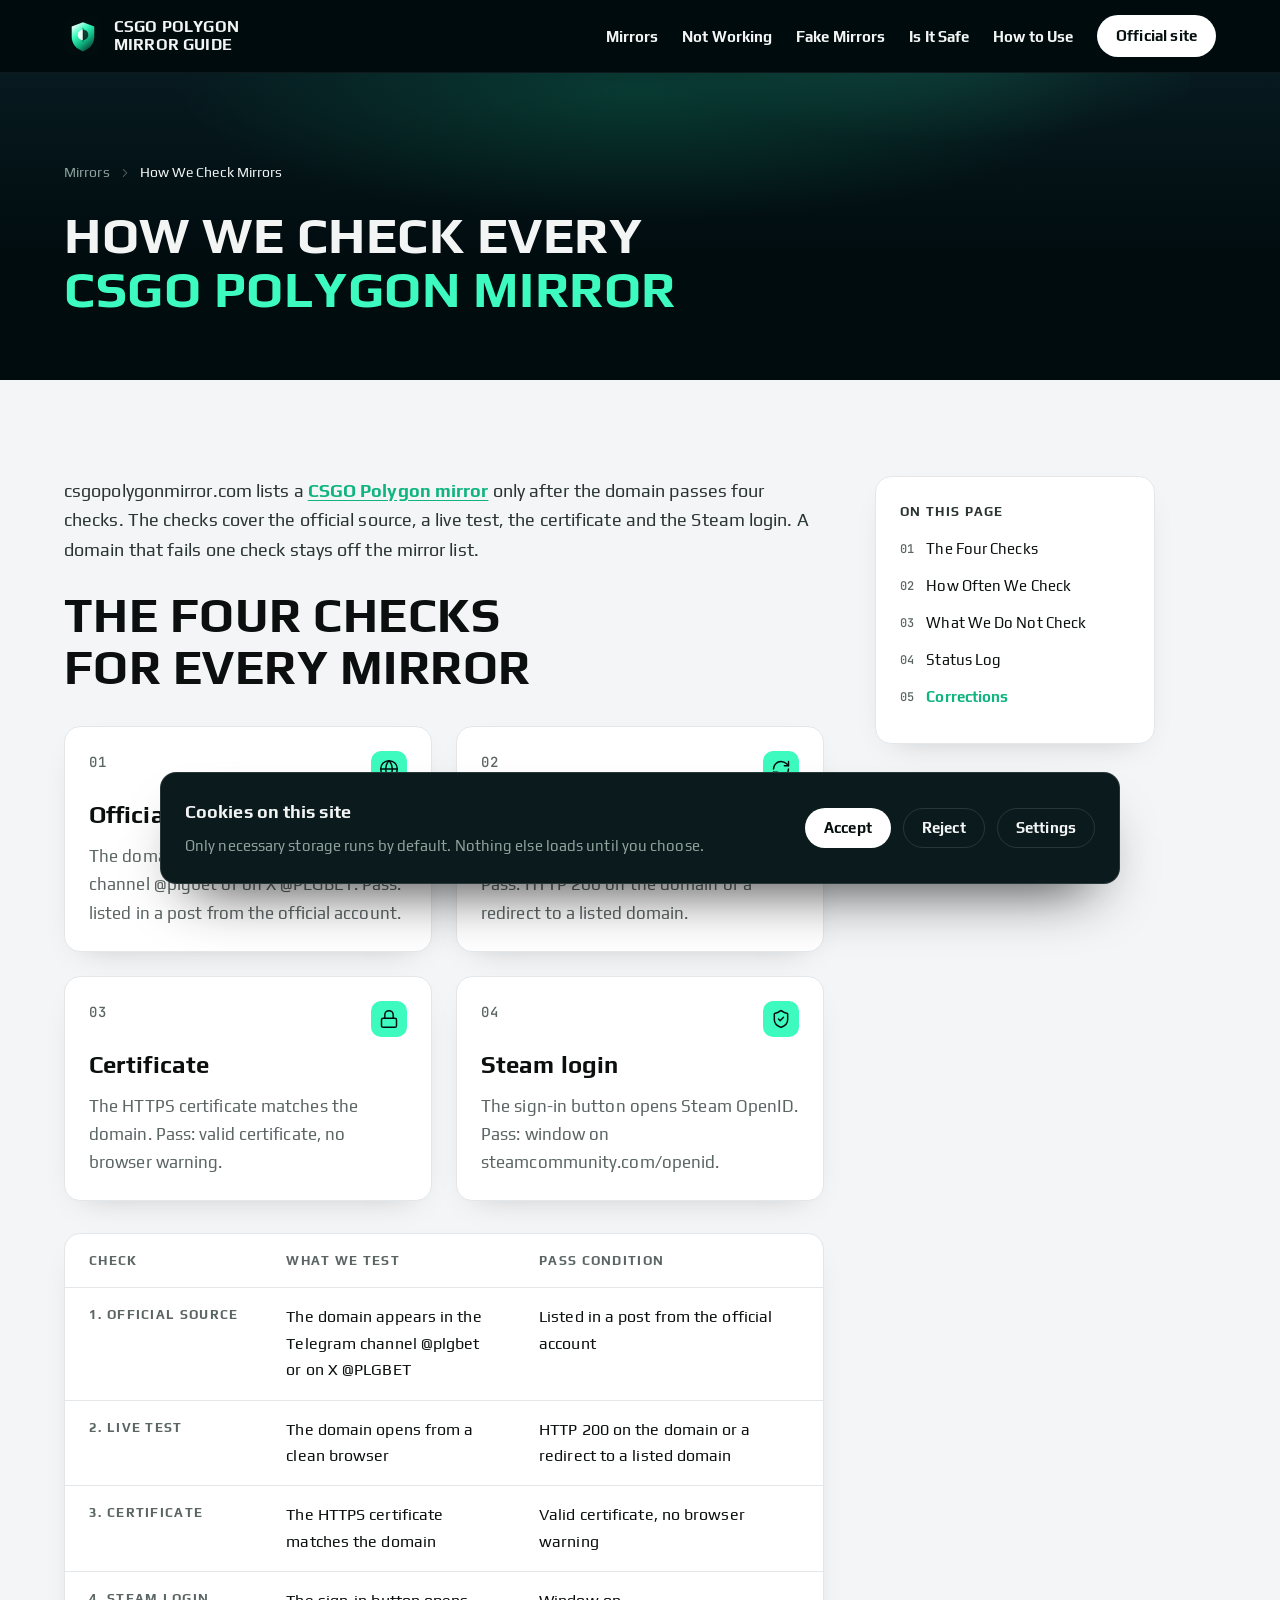
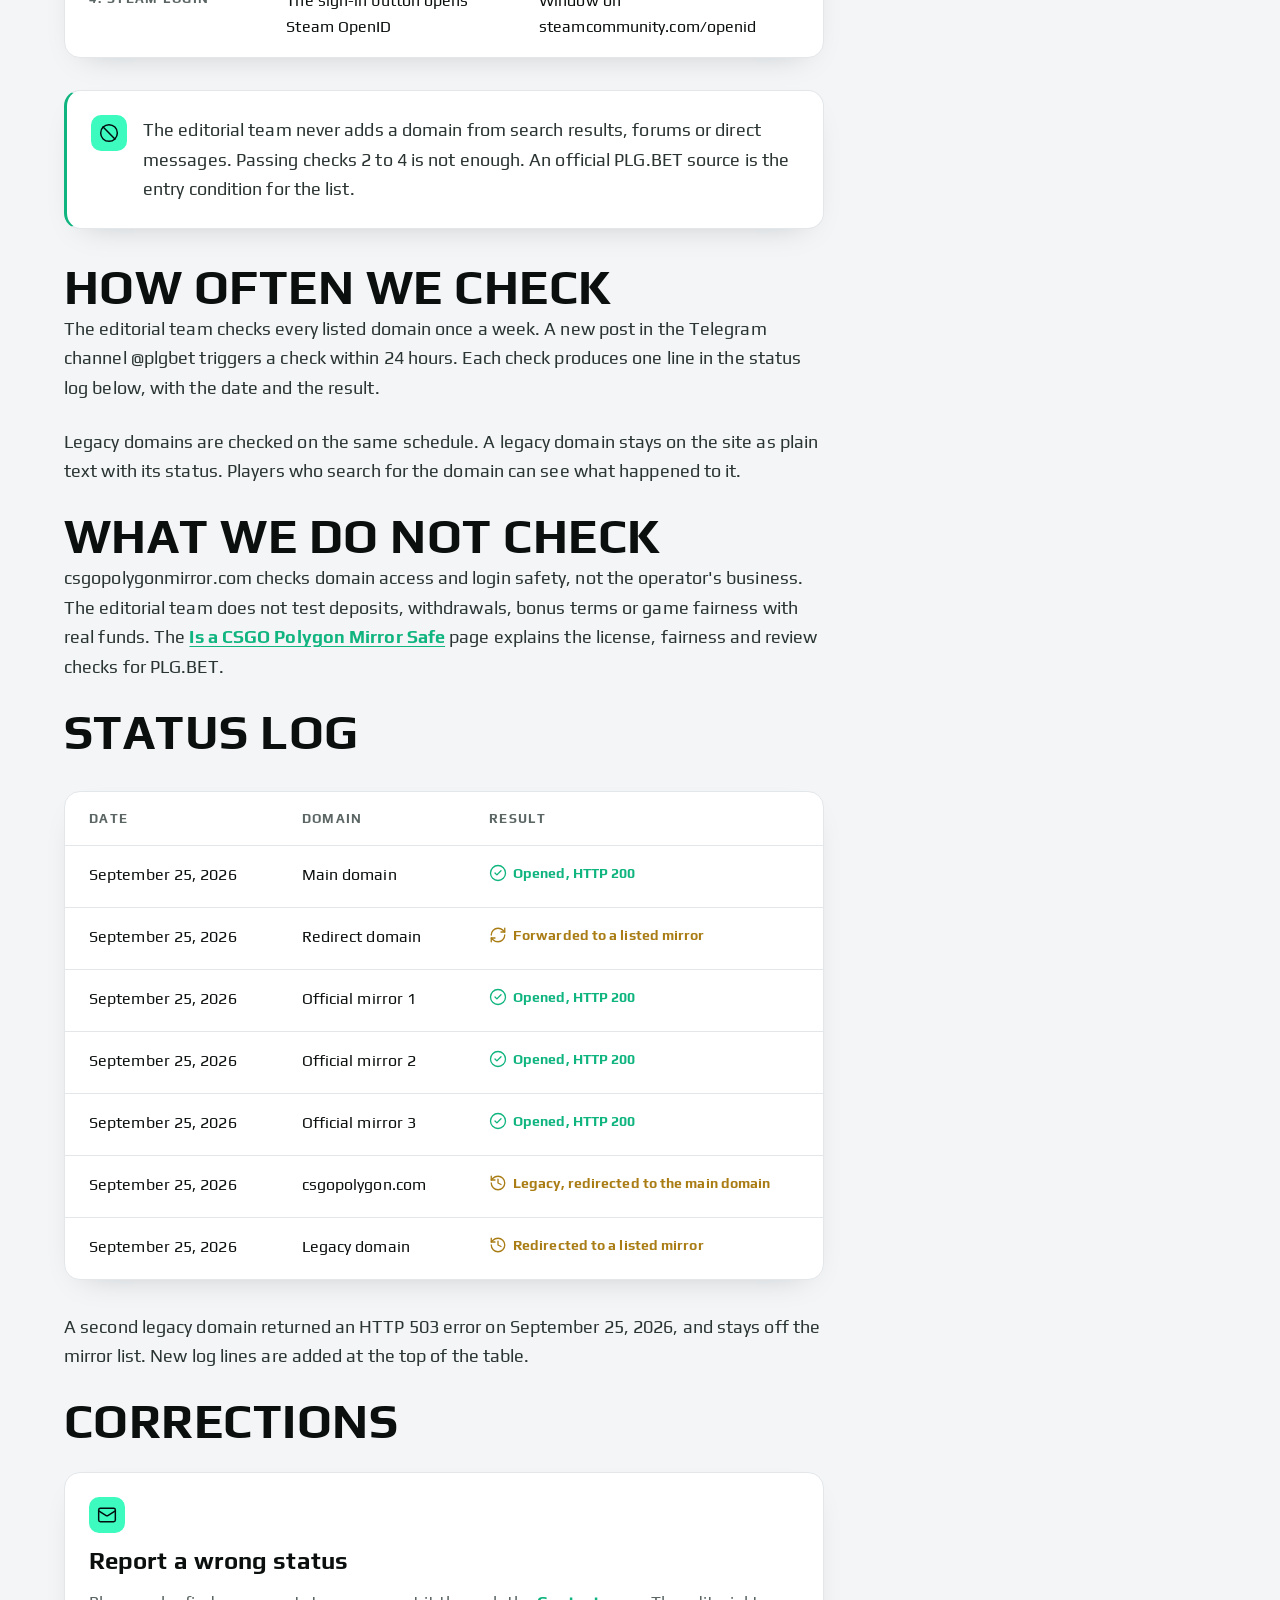
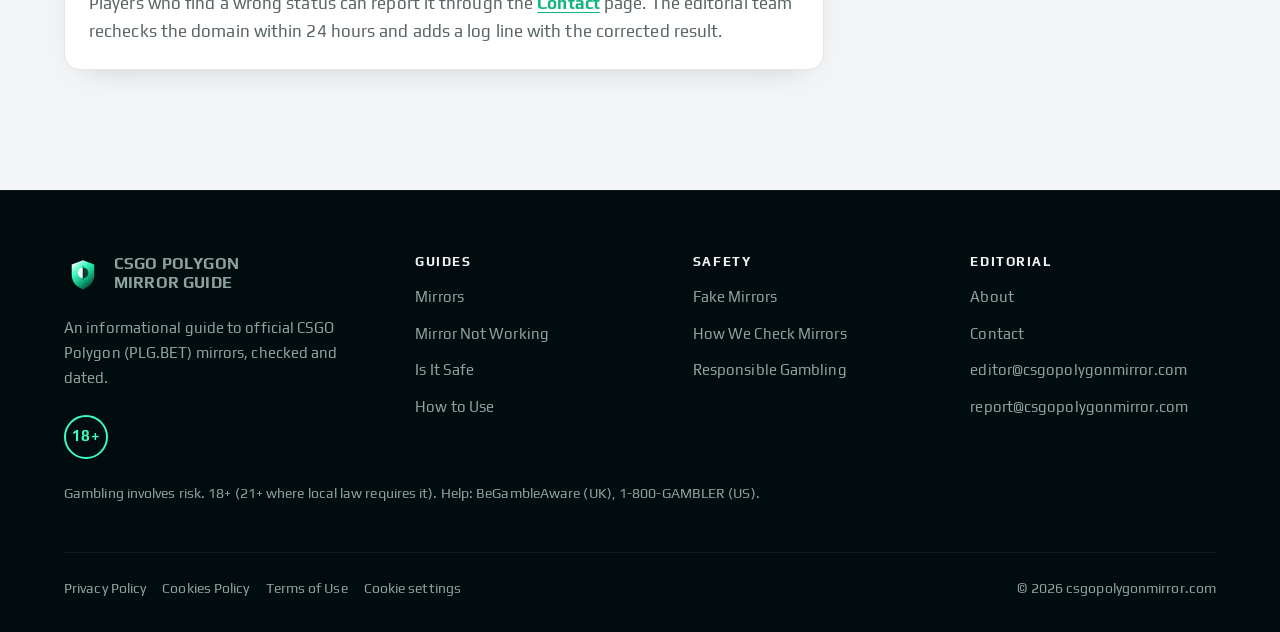
==== how-we-check-mirrors/index.html @ 76182989 "Add CSGO Polygon mirror guide: 10 static pages Static multi-page site in plain HTML, CSS and vanilla" ====
<!doctype html>
<html lang="en">
<head>
<meta charset="utf-8">
<meta name="viewport" content="width=device-width, initial-scale=1">
<title>CSGO Polygon Mirror Checks: Criteria and Status Log 2026</title>
<meta name="description" content="csgopolygonmirror.com checks every CSGO Polygon mirror against official PLG.BET channels and a live test. See the criteria and the status log.">
<link rel="canonical" href="https://csgopolygonmirror.com/how-we-check-mirrors/">
<link rel="alternate" type="text/markdown" href="index.md">
<meta name="robots" content="index, follow, max-image-preview:large">
<link rel="alternate" hreflang="en" href="https://csgopolygonmirror.com/how-we-check-mirrors/">
<link rel="alternate" hreflang="x-default" href="https://csgopolygonmirror.com/how-we-check-mirrors/">
<meta property="og:type" content="article">
<meta property="og:title" content="CSGO Polygon Mirror Checks: Criteria and Status Log 2026">
<meta property="og:description" content="csgopolygonmirror.com checks every CSGO Polygon mirror against official PLG.BET channels and a live test. See the criteria and the status log.">
<meta property="og:url" content="https://csgopolygonmirror.com/how-we-check-mirrors/">
<meta property="og:image" content="https://csgopolygonmirror.com/og-image.png">
<meta property="og:site_name" content="CSGO Polygon Mirror Guide">
<meta property="og:locale" content="en_US">
<meta name="twitter:card" content="summary_large_image">
<meta name="twitter:title" content="CSGO Polygon Mirror Checks: Criteria and Status Log 2026">
<meta name="twitter:description" content="csgopolygonmirror.com checks every CSGO Polygon mirror against official PLG.BET channels and a live test. See the criteria and the status log.">
<meta name="twitter:image" content="https://csgopolygonmirror.com/og-image.png">
<meta name="theme-color" content="#010C0F">
<link rel="icon" href="../favicon.svg" type="image/svg+xml">
<link rel="icon" href="../favicon.ico" sizes="32x32">
<link rel="apple-touch-icon" href="../apple-touch-icon.png">
<link rel="manifest" href="../site.webmanifest">
<link rel="preload" href="../assets/fonts/play-latin-400-normal.woff2" as="font" type="font/woff2" crossorigin>
<link rel="stylesheet" href="../assets/css/main.css">
<script type="application/ld+json">
{
  "@context": "https://schema.org",
  "@graph": [
    {
      "@type": "Organization",
      "@id": "https://csgopolygonmirror.com/#organization",
      "name": "CSGO Polygon Mirror Guide",
      "url": "https://csgopolygonmirror.com/",
      "logo": "https://csgopolygonmirror.com/icon-512.png",
      "email": "editor@csgopolygonmirror.com",
      "foundingDate": "2026",
      "contactPoint": [
        { "@type": "ContactPoint", "contactType": "editorial", "email": "editor@csgopolygonmirror.com" },
        { "@type": "ContactPoint", "contactType": "fake mirror reports", "email": "report@csgopolygonmirror.com" }
      ]
    },
    {
      "@type": "WebSite",
      "@id": "https://csgopolygonmirror.com/#website",
      "name": "CSGO Polygon Mirror Guide",
      "url": "https://csgopolygonmirror.com/",
      "inLanguage": "en",
      "publisher": { "@id": "https://csgopolygonmirror.com/#organization" }
    },
    {
      "@type": "WebPage",
      "@id": "https://csgopolygonmirror.com/how-we-check-mirrors/#webpage",
      "name": "CSGO Polygon Mirror Checks: Criteria and Status Log 2026",
      "description": "csgopolygonmirror.com checks every CSGO Polygon mirror against official PLG.BET channels and a live test. See the criteria and the status log.",
      "url": "https://csgopolygonmirror.com/how-we-check-mirrors/",
      "inLanguage": "en",
      "isPartOf": { "@id": "https://csgopolygonmirror.com/#website" },
      "datePublished": "2026-09-25",
      "dateModified": "2026-09-25",
      "primaryImageOfPage": "https://csgopolygonmirror.com/og-image.png",
      "breadcrumb": { "@id": "https://csgopolygonmirror.com/how-we-check-mirrors/#breadcrumb" }
    },
    {
      "@type": "BreadcrumbList",
      "@id": "https://csgopolygonmirror.com/how-we-check-mirrors/#breadcrumb",
      "itemListElement": [
        { "@type": "ListItem", "position": 1, "name": "Mirrors", "item": "https://csgopolygonmirror.com/" },
        { "@type": "ListItem", "position": 2, "name": "How We Check Mirrors" }
      ]
    },
    {
      "@type": "Article",
      "@id": "https://csgopolygonmirror.com/how-we-check-mirrors/#article",
      "headline": "How We Check Every CSGO Polygon Mirror",
      "description": "Four verification checks and the status log.",
      "mainEntityOfPage": { "@id": "https://csgopolygonmirror.com/how-we-check-mirrors/#webpage" },
      "datePublished": "2026-09-25",
      "dateModified": "2026-09-25",
      "inLanguage": "en",
      "author": { "@type": "Person", "@id": "https://csgopolygonmirror.com/about/#alex-voss", "name": "Alex Voss" },
      "reviewedBy": { "@type": "Person", "@id": "https://csgopolygonmirror.com/about/#daniel-kerr", "name": "Daniel Kerr" },
      "publisher": { "@id": "https://csgopolygonmirror.com/#organization" }
    }
  ]
}
</script>
</head>
<body>
<a class="skip-link" href="#main">Skip to content</a>

<header class="site-header">
  <div class="container site-header__inner">
    <a class="brand" href="../">
      <img class="brand__mark" src="../favicon.svg" alt="" width="38" height="38">
      <span class="brand__name">CSGO Polygon Mirror Guide</span>
    </a>
    <button class="nav-toggle" type="button" aria-expanded="false" aria-controls="site-nav" aria-label="Open menu">
      <svg class="icon icon--open" aria-hidden="true"><use href="../assets/icons/sprite.svg#menu"></use></svg>
      <svg class="icon icon--close" aria-hidden="true"><use href="../assets/icons/sprite.svg#x"></use></svg>
    </button>
    <nav class="nav" id="site-nav" aria-label="Main">
      <ul class="nav__list">
        <li><a class="nav__link" href="../">Mirrors</a></li>
        <li><a class="nav__link" href="../mirror-not-working/">Not Working</a></li>
        <li><a class="nav__link" href="../fake-polygon-mirrors/">Fake Mirrors</a></li>
        <li><a class="nav__link" href="../is-polygon-mirror-safe/">Is It Safe</a></li>
        <li><a class="nav__link" href="../using-polygon-mirror/">How to Use</a></li>
      </ul>
      <a class="btn btn--primary btn--sm header__cta" href="https://plg.bet/" target="_blank" rel="noopener">Official site</a>
    </nav>
    <a class="btn btn--primary btn--sm header__cta" href="https://plg.bet/" target="_blank" rel="noopener">Official site</a>
  </div>
</header>

<main id="main">

  <section class="hero section--tight">
    <div class="streaks" aria-hidden="true"></div>
    <div class="container">
      <nav class="breadcrumbs" aria-label="Breadcrumb">
        <ol>
          <li><a href="../">Mirrors</a></li>
          <li><svg class="icon" aria-hidden="true"><use href="../assets/icons/sprite.svg#chevron-right"></use></svg><span aria-current="page">How We Check Mirrors</span></li>
        </ol>
      </nav>

      <h1 class="hero__title">How We Check Every <span class="mint">CSGO Polygon Mirror</span></h1>
    </div>
  </section>

  <section class="section section--light">
    <div class="container">
      <div class="layout-toc">
        <div class="prose">
          <p>csgopolygonmirror.com lists a <a href="../">CSGO Polygon mirror</a> only after the domain passes four checks. The checks cover the official source, a live test, the certificate and the Steam login. A domain that fails one check stays off the mirror list.</p>

          <h2 id="four-checks">The Four Checks for Every Mirror</h2>

          <div class="grid grid--2" style="margin-block:var(--s-6)">
            <div class="card card--light">
              <div class="obj-card__top"><span class="card__num">01</span><span class="tile"><svg class="icon" aria-hidden="true"><use href="../assets/icons/sprite.svg#globe"></use></svg></span></div>
              <h3 class="card__title">Official source</h3>
              <p class="card__text">The domain appears in the Telegram channel @plgbet or on X @PLGBET. Pass: listed in a post from the official account.</p>
            </div>
            <div class="card card--light">
              <div class="obj-card__top"><span class="card__num">02</span><span class="tile"><svg class="icon" aria-hidden="true"><use href="../assets/icons/sprite.svg#refresh-cw"></use></svg></span></div>
              <h3 class="card__title">Live test</h3>
              <p class="card__text">The domain opens from a clean browser. Pass: HTTP 200 on the domain or a redirect to a listed domain.</p>
            </div>
            <div class="card card--light">
              <div class="obj-card__top"><span class="card__num">03</span><span class="tile"><svg class="icon" aria-hidden="true"><use href="../assets/icons/sprite.svg#lock"></use></svg></span></div>
              <h3 class="card__title">Certificate</h3>
              <p class="card__text">The HTTPS certificate matches the domain. Pass: valid certificate, no browser warning.</p>
            </div>
            <div class="card card--light">
              <div class="obj-card__top"><span class="card__num">04</span><span class="tile"><svg class="icon" aria-hidden="true"><use href="../assets/icons/sprite.svg#shield-check"></use></svg></span></div>
              <h3 class="card__title">Steam login</h3>
              <p class="card__text">The sign-in button opens Steam OpenID. Pass: window on steamcommunity.com/openid.</p>
            </div>
          </div>

          <div class="table-wrap">
            <table>
              <caption class="visually-hidden">The four verification checks</caption>
              <thead><tr><th scope="col">Check</th><th scope="col">What we test</th><th scope="col">Pass condition</th></tr></thead>
              <tbody>
                <tr><th scope="row">1. Official source</th><td>The domain appears in the Telegram channel @plgbet or on X @PLGBET</td><td>Listed in a post from the official account</td></tr>
                <tr><th scope="row">2. Live test</th><td>The domain opens from a clean browser</td><td>HTTP 200 on the domain or a redirect to a listed domain</td></tr>
                <tr><th scope="row">3. Certificate</th><td>The HTTPS certificate matches the domain</td><td>Valid certificate, no browser warning</td></tr>
                <tr><th scope="row">4. Steam login</th><td>The sign-in button opens Steam OpenID</td><td>Window on steamcommunity.com/openid</td></tr>
              </tbody>
            </table>
          </div>

          <div class="callout">
            <span class="tile"><svg class="icon" aria-hidden="true"><use href="../assets/icons/sprite.svg#ban"></use></svg></span>
            <div>
              <p>The editorial team never adds a domain from search results, forums or direct messages. Passing checks 2 to 4 is not enough. An official PLG.BET source is the entry condition for the list.</p>
            </div>
          </div>

          <h2 id="how-often">How Often We Check</h2>
          <p>The editorial team checks every listed domain once a week. A new post in the Telegram channel @plgbet triggers a check within 24 hours. Each check produces one line in the status log below, with the date and the result.</p>
          <p>Legacy domains are checked on the same schedule. A legacy domain stays on the site as plain text with its status. Players who search for the domain can see what happened to it.</p>

          <h2 id="not-checked">What We Do Not Check</h2>
          <p>csgopolygonmirror.com checks domain access and login safety, not the operator's business. The editorial team does not test deposits, withdrawals, bonus terms or game fairness with real funds. The <a href="../is-polygon-mirror-safe/">Is a CSGO Polygon Mirror Safe</a> page explains the license, fairness and review checks for PLG.BET.</p>

          <h2 id="status-log">Status Log</h2>
          <div class="table-wrap">
            <table>
              <caption class="visually-hidden">Status log of domain checks</caption>
              <thead><tr><th scope="col">Date</th><th scope="col">Domain</th><th scope="col">Result</th></tr></thead>
              <tbody>
                <tr><td>September 25, 2026</td><td>Main domain</td><td><span class="log-status log-status--ok"><svg class="icon icon--sm" aria-hidden="true"><use href="../assets/icons/sprite.svg#circle-check"></use></svg>Opened, HTTP 200</span></td></tr>
                <tr><td>September 25, 2026</td><td>Redirect domain</td><td><span class="log-status log-status--warn"><svg class="icon icon--sm" aria-hidden="true"><use href="../assets/icons/sprite.svg#refresh-cw"></use></svg>Forwarded to a listed mirror</span></td></tr>
                <tr><td>September 25, 2026</td><td>Official mirror 1</td><td><span class="log-status log-status--ok"><svg class="icon icon--sm" aria-hidden="true"><use href="../assets/icons/sprite.svg#circle-check"></use></svg>Opened, HTTP 200</span></td></tr>
                <tr><td>September 25, 2026</td><td>Official mirror 2</td><td><span class="log-status log-status--ok"><svg class="icon icon--sm" aria-hidden="true"><use href="../assets/icons/sprite.svg#circle-check"></use></svg>Opened, HTTP 200</span></td></tr>
                <tr><td>September 25, 2026</td><td>Official mirror 3</td><td><span class="log-status log-status--ok"><svg class="icon icon--sm" aria-hidden="true"><use href="../assets/icons/sprite.svg#circle-check"></use></svg>Opened, HTTP 200</span></td></tr>
                <tr><td>September 25, 2026</td><td>csgopolygon.com</td><td><span class="log-status log-status--warn"><svg class="icon icon--sm" aria-hidden="true"><use href="../assets/icons/sprite.svg#history"></use></svg>Legacy, redirected to the main domain</span></td></tr>
                <tr><td>September 25, 2026</td><td>Legacy domain</td><td><span class="log-status log-status--warn"><svg class="icon icon--sm" aria-hidden="true"><use href="../assets/icons/sprite.svg#history"></use></svg>Redirected to a listed mirror</span></td></tr>
              </tbody>
            </table>
          </div>

          <p>A second legacy domain returned an HTTP 503 error on September 25, 2026, and stays off the mirror list. New log lines are added at the top of the table.</p>

          <h2 id="corrections">Corrections</h2>
          <div class="card card--light" style="margin-block:var(--s-5)">
            <span class="tile"><svg class="icon" aria-hidden="true"><use href="../assets/icons/sprite.svg#mail"></use></svg></span>
            <h3 class="card__title">Report a wrong status</h3>
            <p class="card__text">Players who find a wrong status can report it through the <a href="../contact/#correction">Contact</a> page. The editorial team rechecks the domain within 24 hours and adds a log line with the corrected result.</p>
          </div>

        </div>

        <aside class="toc" id="toc" aria-label="On this page">
          <p class="toc__title">On this page</p>
          <ol>
            <li><a href="#four-checks">The Four Checks</a></li>
            <li><a href="#how-often">How Often We Check</a></li>
            <li><a href="#not-checked">What We Do Not Check</a></li>
            <li><a href="#status-log">Status Log</a></li>
            <li><a href="#corrections">Corrections</a></li>
          </ol>
        </aside>
      </div>
    </div>
  </section>
</main>

<footer class="site-footer">
  <div class="container">
    <div class="footer__grid">
      <div class="footer__col footer__brand">
        <a class="brand" href="../">
          <img class="brand__mark" src="../favicon.svg" alt="" width="38" height="38">
          <span class="brand__name">CSGO Polygon Mirror Guide</span>
        </a>
        <p>An informational guide to official CSGO Polygon (PLG.BET) mirrors, checked and dated.</p>
        <span class="age-badge">18+</span>
      </div>
      <div class="footer__col">
        <h2>Guides</h2>
        <ul>
          <li><a href="../">Mirrors</a></li>
          <li><a href="../mirror-not-working/">Mirror Not Working</a></li>
          <li><a href="../is-polygon-mirror-safe/">Is It Safe</a></li>
          <li><a href="../using-polygon-mirror/">How to Use</a></li>
        </ul>
      </div>
      <div class="footer__col">
        <h2>Safety</h2>
        <ul>
          <li><a href="../fake-polygon-mirrors/">Fake Mirrors</a></li>
          <li><a href="./">How We Check Mirrors</a></li>
          <li><a href="../responsible-gambling/">Responsible Gambling</a></li>
        </ul>
      </div>
      <div class="footer__col">
        <h2>Editorial</h2>
        <ul>
          <li><a href="../about/">About</a></li>
          <li><a href="../contact/">Contact</a></li>
          <li><a class="mail-link" href="mailto:editor@csgopolygonmirror.com">editor@csgopolygonmirror.com</a></li>
          <li><a class="mail-link" href="mailto:report@csgopolygonmirror.com">report@csgopolygonmirror.com</a></li>
        </ul>
      </div>
    </div>
    <p class="rg-line">Gambling involves risk. 18+ (21+ where local law requires it). Help: BeGambleAware (UK), 1-800-GAMBLER (US).</p>
    <div class="footer__bottom">
      <ul class="footer__legal">
        <li><a href="../legal/#privacy-policy">Privacy Policy</a></li>
        <li><a href="../legal/#cookies-policy">Cookies Policy</a></li>
        <li><a href="../legal/#terms-of-use">Terms of Use</a></li>
        <li><a href="#" data-cookie-open>Cookie settings</a></li>
      </ul>
      <p style="margin:0">&copy; 2026 csgopolygonmirror.com</p>
    </div>
  </div>
</footer>

<div class="sticky-cta">
  <span class="sticky-cta__age">18+</span>
  <a class="btn btn--primary btn--sm" href="https://plg.bet/" target="_blank" rel="noopener">Open the official site</a>
</div>

<div class="cookie" id="cookie-banner" role="dialog" aria-live="polite" aria-label="Cookie preferences">
  <div class="cookie__body">
    <p class="cookie__title">Cookies on this site</p>
    <p class="cookie__text">Only necessary storage runs by default. Nothing else loads until you choose.</p>
  </div>
  <div class="cookie__actions">
    <button class="btn btn--primary btn--sm" type="button" data-cookie="accept">Accept</button>
    <button class="btn btn--ghost btn--sm" type="button" data-cookie="reject">Reject</button>
    <button class="btn btn--ghost btn--sm" type="button" data-cookie="settings" aria-expanded="false" aria-controls="cookie-settings">Settings</button>
  </div>
  <div class="cookie__settings" id="cookie-settings">
    <div class="switch-row">
      <input type="checkbox" id="cookie-necessary" checked disabled>
      <label for="cookie-necessary">Necessary: required for the mirror list and your cookie choice. Always on.</label>
    </div>
    <div class="switch-row">
      <input type="checkbox" id="cookie-analytics">
      <label for="cookie-analytics">Analytics: not used on this site today. Turning this on only stores your preference.</label>
    </div>
    <button class="btn btn--primary btn--sm" type="button" data-cookie="save">Save choices</button>
  </div>
</div>

<script src="../assets/js/ui.js" defer></script>
</body>
</html>
---- assets/css/main.css ----
/* ==========================================================================
   CSGO Polygon Mirror Guide
   Design system: emerald chrome
   ========================================================================== */

/* --------------------------------------------------------------------------
   1. Fonts
   -------------------------------------------------------------------------- */

@font-face {
  font-family: 'Play';
  font-style: normal;
  font-weight: 400;
  font-display: swap;
  src: url('../fonts/play-latin-400-normal.woff2') format('woff2');
  unicode-range: U+0000-00FF, U+0131, U+0152-0153, U+02BB-02BC, U+02C6, U+02DA,
    U+02DC, U+0304, U+0308, U+0329, U+2000-206F, U+2074, U+20AC, U+2122, U+2191,
    U+2193, U+2212, U+2215, U+FEFF, U+FFFD;
}

@font-face {
  font-family: 'Play';
  font-style: normal;
  font-weight: 700;
  font-display: swap;
  src: url('../fonts/play-latin-700-normal.woff2') format('woff2');
  unicode-range: U+0000-00FF, U+0131, U+0152-0153, U+02BB-02BC, U+02C6, U+02DA,
    U+02DC, U+0304, U+0308, U+0329, U+2000-206F, U+2074, U+20AC, U+2122, U+2191,
    U+2193, U+2212, U+2215, U+FEFF, U+FFFD;
}

@font-face {
  font-family: 'Play';
  font-style: normal;
  font-weight: 400;
  font-display: swap;
  src: url('../fonts/play-latin-ext-400-normal.woff2') format('woff2');
  unicode-range: U+0100-02BA, U+02BD-02C5, U+02C7-02CC, U+02CE-02D7, U+02DD-02FF,
    U+0304, U+0308, U+0329, U+1D00-1DBF, U+1E00-1E9F, U+1EF2-1EFF, U+2020,
    U+20A0-20AB, U+20AD-20C0, U+2113, U+2C60-2C7F, U+A720-A7FF;
}

@font-face {
  font-family: 'Play';
  font-style: normal;
  font-weight: 700;
  font-display: swap;
  src: url('../fonts/play-latin-ext-700-normal.woff2') format('woff2');
  unicode-range: U+0100-02BA, U+02BD-02C5, U+02C7-02CC, U+02CE-02D7, U+02DD-02FF,
    U+0304, U+0308, U+0329, U+1D00-1DBF, U+1E00-1E9F, U+1EF2-1EFF, U+2020,
    U+20A0-20AB, U+20AD-20C0, U+2113, U+2C60-2C7F, U+A720-A7FF;
}

@font-face {
  font-family: 'JetBrains Mono';
  font-style: normal;
  font-weight: 500;
  font-display: swap;
  src: url('../fonts/jetbrains-mono-latin-500-normal.woff2') format('woff2');
  unicode-range: U+0000-00FF, U+0131, U+0152-0153, U+02BB-02BC, U+02C6, U+02DA,
    U+02DC, U+0304, U+0308, U+0329, U+2000-206F, U+2074, U+20AC, U+2122, U+2191,
    U+2193, U+2212, U+2215, U+FEFF, U+FFFD;
}

/* --------------------------------------------------------------------------
   2. Tokens
   -------------------------------------------------------------------------- */

:root {
  /* Surfaces */
  --bg: #010c0f;
  --teal-1: #071a1f;
  --teal-2: #0a2c2c;
  --card-dark: #0b1a1d;
  --light: #f3f5f7;
  --card-light: #ffffff;

  /* Text */
  --text: #f2f5f4;
  --text-dark: #0b0f0e;
  --muted: #8fa39d;
  --muted-dark: #5b6664;

  /* Accents */
  --accent: #3dfbbe;
  --accent-deep: #0fb47f;
  --warn: #f5c451;
  --danger: #ff5c5c;

  /* Borders */
  --border-dark: rgba(255, 255, 255, 0.06);
  --border-dark-strong: rgba(255, 255, 255, 0.12);
  --border-light: #e3e7ea;

  /* Radii */
  --r-card: 16px;
  --r-chip: 14px;
  --r-pill: 999px;
  --r-sm: 10px;

  /* Layout */
  --container: 1200px;
  --measure: 760px;

  /* Type */
  --font: 'Play', 'Segoe UI', Roboto, Arial, sans-serif;
  --font-mono: 'JetBrains Mono', ui-monospace, 'SFMono-Regular', Consolas, monospace;

  /* Spacing scale */
  --s-1: 4px;
  --s-2: 8px;
  --s-3: 12px;
  --s-4: 16px;
  --s-5: 24px;
  --s-6: 32px;
  --s-7: 48px;
  --s-8: 64px;
  --s-9: 96px;

  /* Effects */
  --glow-mint: 0 0 24px rgba(61, 251, 190, 0.25);
  --shadow-card: 0 18px 40px -24px rgba(0, 0, 0, 0.8);
  --shadow-light: 0 12px 32px -20px rgba(11, 15, 14, 0.25);
}

/* --------------------------------------------------------------------------
   3. Base
   -------------------------------------------------------------------------- */

*,
*::before,
*::after {
  box-sizing: border-box;
}

html {
  scroll-behavior: smooth;
  -webkit-text-size-adjust: 100%;
  /* clip, not hidden: keeps the off-canvas mobile drawer from widening the page
     without turning the root into a scroll container */
  overflow-x: clip;
}

body {
  margin: 0;
  background: var(--bg);
  color: var(--text);
  font-family: var(--font);
  font-weight: 400;
  font-size: 18px;
  line-height: 1.65;
  letter-spacing: 0.005em;
  font-synthesis: none;
  -webkit-font-smoothing: antialiased;
  overflow-x: clip;
}

h1,
h2,
h3,
h4 {
  font-weight: 700;
  margin: 0;
  text-wrap: balance;
}

h1 {
  text-transform: uppercase;
  font-size: clamp(40px, 6vw, 72px);
  line-height: 1.05;
  letter-spacing: 0.01em;
}

h2 {
  text-transform: uppercase;
  font-size: clamp(30px, 4vw, 48px);
  line-height: 1.1;
  letter-spacing: 0.01em;
}

h3 {
  font-size: clamp(22px, 2.2vw, 24px);
  line-height: 1.3;
}

h4 {
  font-size: 19px;
  line-height: 1.4;
}

p {
  margin: 0 0 var(--s-5);
}

a {
  color: inherit;
}

ul,
ol {
  margin: 0 0 var(--s-5);
  padding-left: 1.4em;
}

li {
  margin-bottom: var(--s-3);
}

li::marker {
  color: var(--accent);
}

strong {
  font-weight: 700;
}

img,
svg {
  max-width: 100%;
}

figure {
  margin: 0;
}

code,
kbd {
  font-family: var(--font-mono);
  font-weight: 500;
  font-size: 0.94em;
}

:focus-visible {
  outline: 3px solid var(--accent);
  outline-offset: 3px;
  border-radius: 4px;
}

::selection {
  background: var(--accent);
  color: var(--bg);
}

.skip-link {
  position: absolute;
  left: -9999px;
  top: 0;
  z-index: 100;
  background: var(--accent);
  color: var(--bg);
  padding: var(--s-3) var(--s-5);
  font-weight: 700;
  border-radius: 0 0 var(--r-sm) 0;
}

.skip-link:focus {
  left: 0;
}

.visually-hidden {
  position: absolute;
  width: 1px;
  height: 1px;
  padding: 0;
  margin: -1px;
  overflow: hidden;
  clip: rect(0, 0, 0, 0);
  white-space: nowrap;
  border: 0;
}

/* --------------------------------------------------------------------------
   4. Layout
   -------------------------------------------------------------------------- */

.container {
  width: 100%;
  max-width: var(--container);
  margin-inline: auto;
  padding-inline: var(--s-5);
}

.section {
  padding-block: clamp(56px, 8vw, 96px);
  position: relative;
}

.section--tight {
  padding-block: clamp(40px, 5vw, 64px);
}

/* Section rhythm: dark and light alternate */
.section--dark {
  background: var(--bg);
  color: var(--text);
}

.section--light {
  background: var(--light);
  color: var(--text-dark);
}

.section--light h1,
.section--light h2,
.section--light h3,
.section--light h4 {
  color: var(--text-dark);
}

.section--light p,
.section--light li {
  color: #2a3432;
}

.measure {
  max-width: var(--measure);
}

.stack > * + * {
  margin-top: var(--s-5);
}

.section__head {
  max-width: 820px;
  margin-bottom: var(--s-7);
}

.section__head p {
  color: var(--muted);
  margin-bottom: 0;
}

.section--light .section__head p {
  color: var(--muted-dark);
}

.eyebrow {
  display: inline-flex;
  align-items: center;
  gap: var(--s-2);
  font-size: 14px;
  font-weight: 700;
  letter-spacing: 0.12em;
  text-transform: uppercase;
  color: var(--accent);
  margin-bottom: var(--s-4);
}

.section--light .eyebrow {
  color: var(--accent-deep);
}

.eyebrow::before {
  content: '';
  width: 8px;
  height: 8px;
  border-radius: 50%;
  background: currentColor;
}

/* --------------------------------------------------------------------------
   5. Light streak curtain
   -------------------------------------------------------------------------- */

.streaks {
  position: absolute;
  inset: 0;
  overflow: hidden;
  pointer-events: none;
  z-index: 0;
}

.streaks::after {
  content: '';
  position: absolute;
  top: -30%;
  left: 50%;
  width: min(1100px, 120%);
  height: 120%;
  transform: translateX(-50%);
  background: radial-gradient(
      ellipse 60% 50% at 50% 30%,
      rgba(15, 180, 127, 0.22),
      transparent 70%
    ),
    radial-gradient(ellipse 40% 40% at 78% 18%, rgba(61, 251, 190, 0.12), transparent 65%);
}

.section > .container {
  position: relative;
  z-index: 1;
}

/* --------------------------------------------------------------------------
   6. Buttons
   -------------------------------------------------------------------------- */

.btn {
  display: inline-flex;
  align-items: center;
  justify-content: center;
  gap: var(--s-2);
  min-height: 48px;
  padding: 12px 26px;
  border-radius: var(--r-pill);
  border: 1px solid transparent;
  font-family: var(--font);
  font-weight: 700;
  font-size: 16px;
  letter-spacing: 0.01em;
  text-decoration: none;
  cursor: pointer;
  transition: transform 0.18s ease, box-shadow 0.18s ease, background-color 0.18s ease,
    color 0.18s ease, border-color 0.18s ease;
}

/* White pill on dark */
.btn--primary {
  background: #ffffff;
  color: #06110f;
}

.btn--primary:hover {
  box-shadow: var(--glow-mint);
  transform: translateY(-1px);
}

/* Black pill on light */
.btn--dark {
  background: var(--text-dark);
  color: #ffffff;
}

.btn--dark:hover {
  box-shadow: 0 0 24px rgba(15, 180, 127, 0.35);
  transform: translateY(-1px);
}

.btn--ghost {
  background: transparent;
  color: var(--text);
  border-color: var(--border-dark-strong);
}

.btn--ghost:hover {
  border-color: var(--accent);
  color: var(--accent);
}

.section--light .btn--ghost {
  color: var(--text-dark);
  border-color: var(--border-light);
}

.section--light .btn--ghost:hover {
  border-color: var(--accent-deep);
  color: var(--accent-deep);
}

.btn--sm {
  min-height: 40px;
  padding: 8px 18px;
  font-size: 15px;
}

.btn--block {
  width: 100%;
}

.link-arrow {
  display: inline-flex;
  align-items: center;
  gap: var(--s-2);
  font-weight: 700;
  text-decoration: none;
  border-bottom: 1px solid currentColor;
  padding-bottom: 2px;
}

.link-arrow:hover {
  color: var(--accent);
}

/* Inline text links */
.prose a,
.rich a {
  color: var(--accent);
  text-underline-offset: 3px;
}

.section--light .prose a,
.section--light .rich a {
  color: var(--accent-deep);
  font-weight: 700;
}

/* --------------------------------------------------------------------------
   7. Icons
   -------------------------------------------------------------------------- */

.icon {
  width: 22px;
  height: 22px;
  flex: none;
  stroke-width: 1.75;
}

.icon--sm {
  width: 18px;
  height: 18px;
}

.icon--lg {
  width: 26px;
  height: 26px;
}

/* Mint icon tile */
.tile {
  width: 36px;
  height: 36px;
  border-radius: var(--r-sm);
  background: var(--accent);
  color: var(--bg);
  display: inline-flex;
  align-items: center;
  justify-content: center;
  flex: none;
}

.tile .icon {
  width: 20px;
  height: 20px;
}

.tile--lg {
  width: 48px;
  height: 48px;
  border-radius: 12px;
}

.tile--lg .icon {
  width: 24px;
  height: 24px;
}

.tile--warn {
  background: var(--warn);
}

.tile--danger {
  background: var(--danger);
  color: #fff;
}

.tile--outline {
  background: transparent;
  border: 1px solid var(--accent);
  color: var(--accent);
}

/* --------------------------------------------------------------------------
   8. Disclaimer strip, header, nav
   -------------------------------------------------------------------------- */


.site-header {
  position: sticky;
  top: 0;
  z-index: 40;
  background: rgba(1, 12, 15, 0.92);
  backdrop-filter: blur(10px);
  border-bottom: 1px solid var(--border-dark);
}

.site-header__inner {
  display: flex;
  align-items: center;
  gap: var(--s-5);
  min-height: 72px;
}

.brand {
  display: inline-flex;
  align-items: center;
  gap: var(--s-3);
  text-decoration: none;
  color: var(--text);
  font-weight: 700;
  font-size: 16px;
  line-height: 1.15;
  letter-spacing: 0.01em;
}

.brand__mark {
  width: 38px;
  height: 38px;
  flex: none;
}

.brand__name {
  max-width: 132px;
  text-transform: uppercase;
}

.nav {
  margin-left: auto;
}

.nav__list {
  display: flex;
  align-items: center;
  gap: var(--s-5);
  list-style: none;
  margin: 0;
  padding: 0;
}

.nav__list li {
  margin: 0;
}

.nav__link {
  text-decoration: none;
  font-weight: 700;
  font-size: 15px;
  color: var(--text);
  padding-block: 6px;
  border-bottom: 2px solid transparent;
  white-space: nowrap;
}

.nav__link:hover,
.nav__link[aria-current='page'] {
  color: var(--accent);
  border-bottom-color: var(--accent);
}

.header__cta {
  flex: none;
}

/* The in-menu duplicate only exists for the mobile drawer */
.nav .header__cta {
  display: none;
}

.nav-toggle {
  display: none;
  margin-left: auto;
  background: transparent;
  border: 1px solid var(--border-dark-strong);
  border-radius: var(--r-sm);
  color: var(--text);
  width: 44px;
  height: 44px;
  align-items: center;
  justify-content: center;
  cursor: pointer;
}

.nav-toggle .icon--close {
  display: none;
}

.nav-toggle[aria-expanded='true'] .icon--open {
  display: none;
}

.nav-toggle[aria-expanded='true'] .icon--close {
  display: block;
}

/* --------------------------------------------------------------------------
   9. Breadcrumbs
   -------------------------------------------------------------------------- */

.breadcrumbs {
  font-size: 14px;
  color: var(--muted);
  margin-bottom: var(--s-5);
}

.breadcrumbs ol {
  display: flex;
  flex-wrap: wrap;
  align-items: center;
  gap: var(--s-2);
  list-style: none;
  margin: 0;
  padding: 0;
}

.breadcrumbs li {
  display: inline-flex;
  align-items: center;
  gap: var(--s-2);
  margin: 0;
}

.breadcrumbs a {
  color: var(--muted);
  text-decoration: none;
}

.breadcrumbs a:hover {
  color: var(--accent);
}

.breadcrumbs .icon {
  width: 14px;
  height: 14px;
  color: var(--muted);
  opacity: 0.6;
}

.breadcrumbs [aria-current='page'] {
  color: var(--text);
}

/* --------------------------------------------------------------------------
   10. Hero
   -------------------------------------------------------------------------- */

.hero {
  position: relative;
  background: linear-gradient(180deg, var(--teal-1) 0%, var(--bg) 60%);
  padding-block: clamp(48px, 7vw, 88px) clamp(40px, 5vw, 64px);
  overflow: hidden;
}

.hero__grid {
  display: grid;
  grid-template-columns: minmax(0, 1.15fr) minmax(0, 0.85fr);
  gap: clamp(24px, 4vw, 56px);
  align-items: center;
}

/* The home H1 runs 11 words: cap it so it stays 3-4 lines like the reference */
.hero__title {
  font-size: clamp(34px, 4vw, 56px);
}

.hero__title .mint {
  color: var(--accent);
}

.hero__lead {
  color: var(--muted);
  font-size: 19px;
  max-width: 60ch;
  margin-top: var(--s-5);
}

.hero__actions {
  display: flex;
  flex-wrap: wrap;
  align-items: center;
  gap: var(--s-4);
  margin-top: var(--s-6);
}

.hero__note {
  font-size: 14px;
  color: var(--muted);
  margin-top: var(--s-4);
  display: flex;
  align-items: center;
  gap: var(--s-2);
}

.hero__object {
  display: flex;
  justify-content: center;
}

.hero__object svg {
  width: min(100%, 420px);
  height: auto;
  filter: drop-shadow(0 30px 60px rgba(0, 0, 0, 0.6));
  animation: float 6s ease-in-out infinite;
}

@keyframes float {
  0%,
  100% {
    transform: translateY(0);
  }
  50% {
    transform: translateY(6px);
  }
}

/* Info chips row */
.chips {
  display: grid;
  grid-template-columns: repeat(4, minmax(0, 1fr));
  gap: var(--s-4);
  margin-top: clamp(32px, 4vw, 56px);
}

.chip {
  display: flex;
  align-items: center;
  gap: var(--s-3);
  background: var(--card-dark);
  border: 1px solid var(--border-dark);
  border-radius: var(--r-chip);
  padding: var(--s-4);
  min-height: 72px;
}

.chip__body {
  min-width: 0;
}

.chip__label {
  display: block;
  font-size: 13px;
  color: var(--muted);
  line-height: 1.3;
}

.chip__value {
  display: block;
  font-weight: 700;
  font-size: 16px;
  line-height: 1.3;
  white-space: nowrap;
  overflow: hidden;
  text-overflow: ellipsis;
}

.chip__value .up {
  color: var(--accent);
}

.chip__value .down {
  color: var(--danger);
}

/* --------------------------------------------------------------------------
   12. Cards
   -------------------------------------------------------------------------- */

.card {
  border-radius: var(--r-card);
  padding: var(--s-5);
}

/* Dark card with streaks */
.card--dark {
  position: relative;
  background: var(--card-dark);
  border: 1px solid var(--border-dark);
  overflow: hidden;
  color: var(--text);
}

.card--dark > * {
  position: relative;
}

/* White card on light section */
.card--light {
  background: var(--card-light);
  border: 1px solid var(--border-light);
  color: var(--text-dark);
  box-shadow: var(--shadow-light);
}

.card__num {
  font-family: var(--font-mono);
  font-weight: 500;
  font-size: 14px;
  color: var(--muted);
  letter-spacing: 0.06em;
}

.card--light .card__num {
  color: var(--muted-dark);
}

.card__title {
  margin-top: var(--s-3);
}

.card__text {
  margin: var(--s-3) 0 0;
  color: var(--muted);
  font-size: 17px;
}

.card--light .card__text {
  color: var(--muted-dark);
}

/* Numbered white card with 3D object (light sections) */
.obj-card {
  display: flex;
  flex-direction: column;
  min-height: 230px;
  padding: var(--s-5);
}

.obj-card__top {
  display: flex;
  align-items: flex-start;
  justify-content: space-between;
  gap: var(--s-4);
}

.obj-card__obj {
  width: 72px;
  height: 72px;
  flex: none;
}

.obj-card__body {
  margin-top: auto;
  padding-top: var(--s-5);
}

.obj-card__body h3 {
  font-size: 20px;
}

/* Numbered dark card (flow) */
.flow-card {
  display: flex;
  flex-direction: column;
  gap: var(--s-4);
  min-height: 210px;
}

.flow-card__num {
  margin-top: auto;
  font-family: var(--font-mono);
  font-size: 14px;
  color: var(--accent);
  letter-spacing: 0.08em;
}

/* Grids */
.grid {
  display: grid;
  gap: var(--s-5);
  grid-auto-rows: 1fr;
}

.grid--2 {
  grid-template-columns: repeat(2, minmax(0, 1fr));
}

.grid--3 {
  grid-template-columns: repeat(3, minmax(0, 1fr));
}

.grid--4 {
  grid-template-columns: repeat(4, minmax(0, 1fr));
}

.grid--split {
  grid-template-columns: minmax(0, 1fr) minmax(0, 1fr);
  gap: clamp(24px, 4vw, 56px);
  align-items: center;
}

/* --------------------------------------------------------------------------
   13. Status board
   -------------------------------------------------------------------------- */

.board {
  border: 1px solid var(--border-dark);
  border-radius: var(--r-card);
  background: var(--card-dark);
  overflow: hidden;
  position: relative;
}

.board__row {
  position: relative;
  display: grid;
  grid-template-columns: minmax(0, 1.4fr) minmax(0, 0.9fr) minmax(0, 1.2fr) minmax(0, 1fr);
  gap: var(--s-4);
  align-items: center;
  padding: var(--s-4) var(--s-5);
  border-bottom: 1px solid var(--border-dark);
}

.board__row:last-child {
  border-bottom: 0;
}

.board__row--head {
  background: rgba(10, 44, 44, 0.45);
  font-size: 13px;
  font-weight: 700;
  letter-spacing: 0.1em;
  text-transform: uppercase;
  color: var(--muted);
}

.board__domain {
  display: flex;
  align-items: center;
  gap: var(--s-3);
  min-width: 0;
}

.domain {
  font-family: var(--font-mono);
  font-weight: 500;
  font-size: 16px;
  letter-spacing: 0.01em;
  color: var(--text);
  word-break: break-all;
}

.status-dot {
  width: 10px;
  height: 10px;
  border-radius: 50%;
  flex: none;
  background: var(--accent);
  box-shadow: 0 0 0 4px rgba(61, 251, 190, 0.15);
}

.status-dot--warn {
  background: var(--warn);
  box-shadow: 0 0 0 4px rgba(245, 196, 81, 0.15);
}

.status-dot--danger {
  background: var(--danger);
  box-shadow: 0 0 0 4px rgba(255, 92, 92, 0.15);
}

.board__role,
.board__source,
.board__checked {
  font-size: 15px;
  color: var(--muted);
}

.board__foot {
  position: relative;
  padding: var(--s-4) var(--s-5);
  background: rgba(7, 26, 31, 0.6);
  font-size: 14px;
  color: var(--muted);
  display: flex;
  align-items: center;
  gap: var(--s-2);
}


.badge {
  display: inline-flex;
  align-items: center;
  gap: 6px;
  border-radius: var(--r-pill);
  font-size: 13px;
  font-weight: 700;
  padding: 4px 12px;
  border: 1px solid transparent;
  white-space: nowrap;
}

.badge--ok {
  color: var(--accent);
  border-color: rgba(61, 251, 190, 0.35);
  background: rgba(61, 251, 190, 0.08);
}

.badge--warn {
  color: var(--warn);
  border-color: rgba(245, 196, 81, 0.35);
  background: rgba(245, 196, 81, 0.08);
}

.badge--danger {
  color: var(--danger);
  border-color: rgba(255, 92, 92, 0.35);
  background: rgba(255, 92, 92, 0.08);
}

/* --------------------------------------------------------------------------
   14. CTA blocks
   -------------------------------------------------------------------------- */

.cta {
  position: relative;
  display: flex;
  flex-wrap: wrap;
  align-items: center;
  justify-content: space-between;
  gap: var(--s-5);
  padding: clamp(24px, 3vw, 36px);
  border-radius: var(--r-card);
  background: linear-gradient(120deg, var(--teal-2), var(--card-dark) 65%);
  border: 1px solid var(--border-dark);
  overflow: hidden;
  margin-block: var(--s-6);
}

.cta > * {
  position: relative;
}

.cta__body {
  max-width: 62ch;
}

.cta__title {
  font-size: clamp(20px, 2.4vw, 26px);
  line-height: 1.25;
  color: var(--text);
}

.cta__note {
  margin: var(--s-2) 0 0;
  font-size: 14px;
  color: var(--muted);
}

.section--light .cta {
  background: linear-gradient(120deg, var(--teal-2), var(--bg) 70%);
}

.section--light .cta__title {
  color: var(--text);
}

/* --------------------------------------------------------------------------
   15. Callouts
   -------------------------------------------------------------------------- */

.callout {
  display: flex;
  gap: var(--s-4);
  padding: var(--s-5);
  border-radius: var(--r-card);
  border: 1px solid var(--border-dark);
  border-left: 3px solid var(--accent);
  background: rgba(10, 44, 44, 0.35);
  margin-block: var(--s-6);
}

.callout p:last-child {
  margin-bottom: 0;
}

.callout__title {
  font-weight: 700;
  margin: 0 0 var(--s-2);
}

.section--light .callout {
  background: var(--card-light);
  border: 1px solid var(--border-light);
  border-left: 3px solid var(--accent-deep);
  box-shadow: var(--shadow-light);
}

.callout--warn {
  border-left-color: var(--warn);
}

.callout--danger {
  border-left-color: var(--danger);
}

/* --------------------------------------------------------------------------
   16. Tables
   -------------------------------------------------------------------------- */

.table-wrap {
  overflow-x: auto;
  -webkit-overflow-scrolling: touch;
  border-radius: var(--r-card);
  border: 1px solid var(--border-light);
  background: var(--card-light);
  margin-block: var(--s-6);
  box-shadow: var(--shadow-light);
}

.section--dark .table-wrap {
  border-color: var(--border-dark);
  background: var(--card-dark);
  box-shadow: none;
}

table {
  width: 100%;
  border-collapse: collapse;
  min-width: 560px;
  font-size: 16px;
}

th,
td {
  text-align: left;
  padding: var(--s-4) var(--s-5);
  border-bottom: 1px solid var(--border-light);
  vertical-align: top;
}

.section--dark th,
.section--dark td {
  border-bottom-color: var(--border-dark);
}

th {
  font-weight: 700;
  font-size: 13px;
  letter-spacing: 0.1em;
  text-transform: uppercase;
  color: var(--muted-dark);
  white-space: nowrap;
}

.section--dark th {
  color: var(--muted);
  background: rgba(10, 44, 44, 0.4);
}

tbody tr:last-child th,
tbody tr:last-child td {
  border-bottom: 0;
}

td .domain {
  color: var(--text-dark);
}

.section--dark td .domain {
  color: var(--text);
}

/* --------------------------------------------------------------------------
   17. Timeline
   -------------------------------------------------------------------------- */

.timeline {
  position: relative;
  display: grid;
  grid-template-columns: repeat(5, minmax(0, 1fr));
  gap: var(--s-4);
  margin-block: var(--s-7);
}

.timeline::before {
  content: '';
  position: absolute;
  top: 11px;
  left: 6%;
  right: 6%;
  height: 2px;
  background: linear-gradient(90deg, var(--accent-deep), var(--accent));
  opacity: 0.4;
}

.timeline__item {
  position: relative;
  padding-top: var(--s-6);
  text-align: center;
}

.timeline__dot {
  position: absolute;
  top: 4px;
  left: 50%;
  transform: translateX(-50%);
  width: 16px;
  height: 16px;
  border-radius: 50%;
  background: var(--accent);
  border: 3px solid var(--light);
  box-shadow: 0 0 0 2px var(--accent-deep);
}

.timeline__date {
  display: block;
  font-family: var(--font-mono);
  font-weight: 500;
  font-size: 13px;
  color: var(--accent-deep);
  margin-bottom: var(--s-2);
}

.timeline__text {
  font-size: 16px;
  line-height: 1.45;
  margin: 0;
}

/* --------------------------------------------------------------------------
   18. Stepper
   -------------------------------------------------------------------------- */

.stepper {
  list-style: none;
  padding: 0;
  margin-block: var(--s-6);
  display: grid;
  gap: var(--s-4);
}

.stepper--row {
  grid-template-columns: repeat(4, minmax(0, 1fr));
}

.stepper li {
  display: flex;
  gap: var(--s-4);
  align-items: flex-start;
  padding: var(--s-5);
  border-radius: var(--r-card);
  border: 1px solid var(--border-dark);
  background: var(--card-dark);
  margin: 0;
}

.section--light .stepper li {
  background: var(--card-light);
  border-color: var(--border-light);
  box-shadow: var(--shadow-light);
}

.stepper--row li {
  flex-direction: column;
}

.step-num {
  width: 34px;
  height: 34px;
  border-radius: var(--r-sm);
  background: var(--accent);
  color: var(--bg);
  font-weight: 700;
  font-size: 15px;
  display: inline-flex;
  align-items: center;
  justify-content: center;
  flex: none;
}

.step-body p {
  margin: 0;
}

.step-title {
  font-weight: 700;
  display: block;
  margin-bottom: 4px;
}

.form-card {
  background: var(--card-light);
  color: var(--text-dark);
  border-radius: var(--r-card);
  padding: clamp(20px, 3vw, 32px);
  box-shadow: 0 30px 60px -30px rgba(0, 0, 0, 0.7);
}

.form-card h3 {
  margin-bottom: var(--s-2);
}

.form-card__note {
  color: var(--muted-dark);
  font-size: 14px;
  margin: 0 0 var(--s-5);
}

.field {
  margin-bottom: var(--s-4);
}

.field label {
  display: block;
  font-size: 13px;
  font-weight: 700;
  letter-spacing: 0.06em;
  text-transform: uppercase;
  color: var(--muted-dark);
  margin-bottom: 6px;
}


.field input:focus-visible,
.field select:focus-visible,
.field textarea:focus-visible {
  outline: 3px solid var(--accent-deep);
  outline-offset: 1px;
  border-color: var(--accent-deep);
}

.field textarea {
  min-height: 120px;
  resize: vertical;
}

.field--req label::after {
  content: ' *';
  color: var(--danger);
}

.field__hint {
  font-size: 13px;
  color: var(--muted-dark);
  margin-top: 4px;
}

.field__error {
  font-size: 13px;
  font-weight: 700;
  color: var(--danger);
  margin-top: 4px;
  display: none;
}

.field.is-invalid .field__error {
  display: block;
}

.field.is-invalid input,
.field.is-invalid select,
.field.is-invalid textarea {
  border-color: var(--danger);
}


/* --------------------------------------------------------------------------
   20. Flow diagram
   -------------------------------------------------------------------------- */

.flow-branch {
  margin-top: var(--s-5);
  display: flex;
  align-items: center;
  gap: var(--s-4);
  padding: var(--s-5);
  border-radius: var(--r-card);
  border: 1px dashed var(--danger);
  background: rgba(255, 92, 92, 0.06);
}

.flow-branch p {
  margin: 0;
  color: var(--text);
  font-size: 16px;
}

.flow-branch strong {
  color: var(--danger);
}

/* Compare columns */
.compare {
  display: grid;
  grid-template-columns: repeat(3, minmax(0, 1fr));
  gap: var(--s-4);
}

.compare__col {
  padding: var(--s-5);
  border-radius: var(--r-card);
  border: 1px solid var(--border-dark);
  background: var(--card-dark);
}

.compare__col h3 {
  font-size: 19px;
  margin-bottom: var(--s-4);
}

.compare__list {
  list-style: none;
  padding: 0;
  margin: 0;
}

.compare__list li {
  display: flex;
  gap: var(--s-3);
  align-items: flex-start;
  font-size: 16px;
  margin-bottom: var(--s-3);
  color: var(--muted);
}

.compare__list .icon {
  width: 18px;
  height: 18px;
  margin-top: 4px;
}

.compare__list .ok {
  color: var(--accent);
}

.compare__list .no {
  color: var(--danger);
}

/* --------------------------------------------------------------------------
   21. Laptop mockup
   -------------------------------------------------------------------------- */

.laptop {
  border-radius: 18px 18px 0 0;
  border: 1px solid var(--border-dark-strong);
  border-bottom: 0;
  background: linear-gradient(180deg, #0c1f22, #061417);
  padding: var(--s-4);
  max-width: 760px;
  margin-inline: auto;
}

.laptop__base {
  height: 14px;
  max-width: 820px;
  margin: 0 auto var(--s-6);
  border-radius: 0 0 14px 14px;
  background: linear-gradient(180deg, #16292c, #0a1518);
  border: 1px solid var(--border-dark-strong);
  border-top: 0;
}

.urlbar {
  display: flex;
  align-items: center;
  gap: var(--s-3);
  padding: 10px 14px;
  border-radius: var(--r-pill);
  border: 1px solid var(--border-dark);
  background: #030f12;
  margin-bottom: var(--s-3);
  font-family: var(--font-mono);
  font-weight: 500;
  font-size: 15px;
  word-break: break-all;
}

.urlbar .icon {
  flex: none;
}

.urlbar--ok {
  border-color: rgba(61, 251, 190, 0.4);
}

.urlbar--ok .icon {
  color: var(--accent);
}

.urlbar--bad {
  border-color: rgba(255, 92, 92, 0.4);
}

.urlbar--bad .icon {
  color: var(--danger);
}

.urlbar__tag {
  margin-left: auto;
  font-family: var(--font);
  font-size: 13px;
  font-weight: 700;
  white-space: nowrap;
}

.urlbar--ok .urlbar__tag {
  color: var(--accent);
}

.urlbar--bad .urlbar__tag {
  color: var(--danger);
}

/* --------------------------------------------------------------------------
   22. TOC
   -------------------------------------------------------------------------- */

.layout-toc {
  display: grid;
  grid-template-columns: minmax(0, var(--measure)) minmax(0, 280px);
  gap: clamp(24px, 4vw, 64px);
  align-items: start;
}

.toc {
  position: sticky;
  top: 96px;
  border-radius: var(--r-card);
  border: 1px solid var(--border-light);
  background: var(--card-light);
  padding: var(--s-5);
  box-shadow: var(--shadow-light);
}

.toc__title {
  font-size: 13px;
  font-weight: 700;
  letter-spacing: 0.1em;
  text-transform: uppercase;
  color: var(--muted-dark);
  margin-bottom: var(--s-3);
}

.toc ol {
  list-style: none;
  margin: 0;
  padding: 0;
  counter-reset: toc;
}

.toc li {
  margin-bottom: var(--s-2);
  counter-increment: toc;
}

.toc a {
  display: flex;
  gap: var(--s-3);
  font-size: 15px;
  line-height: 1.4;
  text-decoration: none;
  color: var(--text-dark);
  padding: 4px 0;
}

.toc a::before {
  content: counter(toc, decimal-leading-zero);
  font-family: var(--font-mono);
  font-size: 12px;
  color: var(--muted-dark);
  flex: none;
  padding-top: 3px;
}

.toc a:hover,
.toc a.is-active {
  color: var(--accent-deep);
  font-weight: 700;
}

.toc__toggle {
  display: none;
}

/* --------------------------------------------------------------------------
   23. Author box
   -------------------------------------------------------------------------- */


.avatar {
  width: 44px;
  height: 44px;
  flex: none;
}

.avatar svg {
  width: 100%;
  height: 100%;
}

/* --------------------------------------------------------------------------
   24. FAQ accordion
   -------------------------------------------------------------------------- */

.faq {
  display: grid;
  gap: var(--s-3);
  max-width: 900px;
}

.faq details {
  border-radius: var(--r-card);
  border: 1px solid var(--border-light);
  background: var(--card-light);
  overflow: hidden;
  box-shadow: var(--shadow-light);
}

.section--dark .faq details {
  background: var(--card-dark);
  border-color: var(--border-dark);
  box-shadow: none;
}

.faq summary {
  display: flex;
  align-items: center;
  justify-content: space-between;
  gap: var(--s-4);
  padding: var(--s-5);
  cursor: pointer;
  list-style: none;
}

.faq summary::-webkit-details-marker {
  display: none;
}

.faq summary h3 {
  font-size: 19px;
  line-height: 1.4;
  margin: 0;
}

.faq summary .icon {
  color: var(--accent-deep);
  transition: transform 0.2s ease;
}

.section--dark .faq summary .icon {
  color: var(--accent);
}

.faq details[open] summary .icon {
  transform: rotate(180deg);
}

.faq__answer {
  padding: 0 var(--s-5) var(--s-5);
}

.faq__answer p:last-child {
  margin-bottom: 0;
}

/* --------------------------------------------------------------------------
   25. References
   -------------------------------------------------------------------------- */

.refs {
  list-style: none;
  padding: 0;
  margin: 0;
  display: grid;
  gap: var(--s-3);
  max-width: 860px;
}

.refs li {
  display: flex;
  gap: var(--s-3);
  align-items: flex-start;
  margin: 0;
  font-size: 16px;
}

.refs .icon {
  color: var(--accent-deep);
  margin-top: 4px;
}

.section--dark .refs .icon {
  color: var(--accent);
}

/* --------------------------------------------------------------------------
   27. Footer
   -------------------------------------------------------------------------- */

.site-footer {
  background: var(--bg);
  border-top: 1px solid var(--border-dark);
  padding-block: var(--s-8) var(--s-6);
  color: var(--muted);
  font-size: 15px;
}

.footer__grid {
  display: grid;
  grid-template-columns: minmax(0, 1.3fr) repeat(3, minmax(0, 1fr));
  gap: var(--s-6);
}

.footer__col h2 {
  font-size: 13px;
  letter-spacing: 0.12em;
  text-transform: uppercase;
  color: var(--text);
  margin-bottom: var(--s-4);
}

.footer__col ul {
  list-style: none;
  padding: 0;
  margin: 0;
}

.footer__col li {
  margin-bottom: var(--s-3);
}

.footer__col a {
  color: var(--muted);
  text-decoration: none;
}

.footer__col a:hover {
  color: var(--accent);
}

.footer__brand p {
  margin: var(--s-4) 0 0;
  max-width: 34ch;
  font-size: 15px;
}

.age-badge {
  display: inline-flex;
  align-items: center;
  justify-content: center;
  width: 44px;
  height: 44px;
  border-radius: 50%;
  border: 2px solid var(--accent);
  color: var(--accent);
  font-weight: 700;
  font-size: 15px;
  margin-top: var(--s-5);
}

.footer__bottom {
  margin-top: var(--s-7);
  padding-top: var(--s-5);
  border-top: 1px solid var(--border-dark);
  display: flex;
  flex-wrap: wrap;
  gap: var(--s-4) var(--s-5);
  align-items: center;
  justify-content: space-between;
  font-size: 14px;
}

.footer__legal {
  display: flex;
  flex-wrap: wrap;
  gap: var(--s-4);
  list-style: none;
  margin: 0;
  padding: 0;
}

.footer__legal li {
  margin: 0;
}

.footer__legal a,
.footer__bottom button {
  color: var(--muted);
  text-decoration: none;
  background: none;
  border: 0;
  font-family: var(--font);
  font-size: 14px;
  cursor: pointer;
  padding: 0;
}

.footer__legal a:hover,
.footer__bottom button:hover {
  color: var(--accent);
}

.rg-line {
  font-size: 14px;
  line-height: 1.55;
  color: var(--muted);
  margin-top: var(--s-5);
  max-width: 90ch;
}

/* --------------------------------------------------------------------------
   28. Sticky mobile CTA
   -------------------------------------------------------------------------- */

.sticky-cta {
  position: fixed;
  left: 0;
  right: 0;
  bottom: 0;
  z-index: 35;
  display: none;
  align-items: center;
  gap: var(--s-4);
  padding: 10px 16px calc(10px + env(safe-area-inset-bottom));
  background: rgba(1, 12, 15, 0.96);
  border-top: 1px solid var(--border-dark);
  backdrop-filter: blur(10px);
  transform: translateY(110%);
  transition: transform 0.25s ease;
}

.sticky-cta.is-visible {
  transform: translateY(0);
}

.sticky-cta__age {
  font-size: 13px;
  font-weight: 700;
  color: var(--muted);
  flex: none;
}

.sticky-cta .btn {
  flex: 1 1 auto;
}

/* --------------------------------------------------------------------------
   29. Cookie banner
   -------------------------------------------------------------------------- */

.cookie {
  position: fixed;
  left: 50%;
  bottom: 16px;
  transform: translateX(-50%);
  z-index: 50;
  width: min(960px, calc(100% - 32px));
  background: var(--card-dark);
  border: 1px solid var(--border-dark-strong);
  border-radius: var(--r-card);
  padding: var(--s-5);
  box-shadow: 0 30px 60px -30px rgba(0, 0, 0, 0.9);
  display: none;
  gap: var(--s-5);
  align-items: center;
  flex-wrap: wrap;
}

.cookie.is-open {
  display: flex;
}

.cookie__body {
  flex: 1 1 320px;
}

.cookie__title {
  font-weight: 700;
  margin: 0 0 var(--s-2);
  color: var(--text);
}

.cookie__text {
  margin: 0;
  font-size: 15px;
  color: var(--muted);
}

.cookie__actions {
  display: flex;
  flex-wrap: wrap;
  gap: var(--s-3);
}

.cookie__settings {
  width: 100%;
  border-top: 1px solid var(--border-dark);
  padding-top: var(--s-4);
  display: none;
}

.cookie__settings.is-open {
  display: block;
}

.switch-row {
  display: flex;
  align-items: flex-start;
  gap: var(--s-3);
  margin-bottom: var(--s-3);
  font-size: 15px;
  color: var(--muted);
}

.switch-row input {
  width: 20px;
  height: 20px;
  margin-top: 3px;
  accent-color: var(--accent-deep);
}

/* --------------------------------------------------------------------------
   30. Author cards, misc
   -------------------------------------------------------------------------- */

.author-card {
  display: grid;
  grid-template-columns: 96px minmax(0, 1fr);
  gap: var(--s-5);
  align-items: start;
}

.author-card .avatar {
  width: 96px;
  height: 96px;
}

.author-card__role {
  font-size: 14px;
  font-weight: 700;
  letter-spacing: 0.08em;
  text-transform: uppercase;
  color: var(--accent-deep);
  margin: 4px 0 var(--s-3);
}

.contact-strip {
  display: flex;
  flex-wrap: wrap;
  gap: var(--s-5);
  align-items: center;
  justify-content: space-between;
  padding: var(--s-5);
  border-radius: var(--r-card);
  background: var(--card-dark);
  border: 1px solid var(--border-dark);
  color: var(--text);
}

.contact-strip a {
  color: var(--accent);
  font-weight: 700;
  text-decoration: none;
}

.mail-link {
  display: inline-flex;
  align-items: center;
  gap: var(--s-2);
  word-break: break-all;
}

/* Status log */
.log-status {
  display: inline-flex;
  align-items: center;
  gap: 6px;
  font-weight: 700;
  font-size: 14px;
}

.log-status--ok {
  color: var(--accent-deep);
}

.section--dark .log-status--ok {
  color: var(--accent);
}

.log-status--warn {
  color: #a97c14;
}

.section--dark .log-status--warn {
  color: var(--warn);
}

.log-status--danger {
  color: #c53030;
}

.section--dark .log-status--danger {
  color: var(--danger);
}

/* 404 */
.page-404 {
  min-height: 60vh;
  display: flex;
  align-items: center;
  text-align: center;
}

.page-404 .container {
  max-width: 720px;
}

.code-404 {
  font-family: var(--font-mono);
  font-size: clamp(64px, 12vw, 120px);
  font-weight: 500;
  color: var(--accent);
  line-height: 1;
  margin-bottom: var(--s-4);
}

/* --------------------------------------------------------------------------
   31. Responsive
   -------------------------------------------------------------------------- */

/* ---- Laptop and small desktop: 1025-1200 ---- */
@media (max-width: 1200px) {
  .layout-toc {
    grid-template-columns: minmax(0, 1fr) minmax(0, 260px);
    gap: var(--s-6);
  }
}

/* ---- Tablet landscape and below: <= 1024 ---- */
@media (max-width: 1024px) {
  .hero__grid {
    grid-template-columns: 1fr;
  }

  .hero__object {
    order: -1;
  }

  .hero__object svg {
    width: min(52%, 260px);
  }

  .layout-toc {
    grid-template-columns: 1fr;
  }

  .toc {
    position: static;
    order: -1;
  }

  .converter {
    grid-template-columns: 1fr;
  }

  .grid--4 {
    grid-template-columns: repeat(2, minmax(0, 1fr));
  }

  .footer__grid {
    grid-template-columns: repeat(2, minmax(0, 1fr));
  }
}

/* ---- Burger nav: the inline menu stops fitting below 900 ---- */
@media (max-width: 900px) {
  .nav-toggle {
    display: inline-flex;
  }

  .nav {
    position: fixed;
    inset: 0 0 0 auto;
    width: min(320px, 86vw);
    background: var(--card-dark);
    border-left: 1px solid var(--border-dark);
    padding: 88px var(--s-5) var(--s-5);
    transform: translateX(110%);
    transition: transform 0.25s ease, visibility 0.25s;
    visibility: hidden;
    z-index: 45;
    overflow-y: auto;
    overscroll-behavior: contain;
    margin-left: 0;
  }

  .nav.is-open {
    transform: translateX(0);
    visibility: visible;
  }

  .nav__list {
    flex-direction: column;
    align-items: stretch;
    gap: var(--s-2);
  }

  .nav__link {
    display: block;
    padding: 12px 0;
    border-bottom: 1px solid var(--border-dark);
  }

  .nav__link:hover,
  .nav__link[aria-current='page'] {
    border-bottom-color: var(--border-dark);
  }

  .header__cta {
    display: none;
  }

  .nav .header__cta {
    display: inline-flex;
    margin-top: var(--s-5);
    width: 100%;
  }
}

@media (max-width: 768px) {
  body {
    font-size: 17px;
  }

  .chips {
    grid-template-columns: repeat(2, minmax(0, 1fr));
  }

  .grid--3,
  .grid--split,
  .compare,
  .stepper--row {
    grid-template-columns: 1fr;
  }

  .board__row {
    grid-template-columns: 1fr;
    gap: var(--s-2);
    padding-block: var(--s-5);
  }

  .board__row--head {
    display: none;
  }

  /* Board rows become stacked cards on phones, so the table needs no min width */
  .board table {
    min-width: 0;
  }

  .board .table-wrap {
    overflow-x: visible;
  }

  .board__role::before {
    content: 'Role: ';
    color: var(--muted);
  }

  .board__source::before {
    content: 'Source: ';
    color: var(--muted);
  }

  .board__checked::before {
    content: 'Checked: ';
    color: var(--muted);
  }

  .timeline {
    grid-template-columns: 1fr;
    gap: var(--s-5);
  }

  .timeline::before {
    top: 8px;
    bottom: 8px;
    left: 7px;
    right: auto;
    width: 2px;
    height: auto;
  }

  .timeline__item {
    padding-top: 0;
    padding-left: 36px;
    text-align: left;
  }

  .timeline__dot {
    left: 0;
    top: 6px;
    transform: none;
  }

  .author-card {
    grid-template-columns: 1fr;
  }

  .sticky-cta {
    display: flex;
  }

  .cookie {
    bottom: 84px;
  }

  .conv__row {
    grid-template-columns: 1fr;
  }

  .swap-btn {
    margin-inline: auto;
  }

  .footer__grid {
    grid-template-columns: 1fr;
    gap: var(--s-6);
  }
}

/* ---- Small tablets and large phones: <= 600 ---- */
@media (max-width: 600px) {
  .grid--2,
  .grid--4 {
    grid-template-columns: 1fr;
  }

  .cta {
    flex-direction: column;
    align-items: stretch;
  }

  .cta .btn {
    width: 100%;
  }

  .callout {
    flex-direction: column;
    gap: var(--s-3);
  }

  .authorbox {
    border-radius: var(--r-card);
  }

  .ticker {
    flex-direction: column;
    align-items: flex-start;
    gap: var(--s-3);
  }

  .ticker__meta {
    flex-wrap: wrap;
  }

  .contact-strip,
  .footer__bottom {
    flex-direction: column;
    align-items: flex-start;
  }
}

/* ---- Phones: <= 480 ---- */
@media (max-width: 480px) {
  .container {
    padding-inline: 16px;
  }

  .brand__name {
    max-width: 128px;
    font-size: 13px;
  }

  .brand__mark {
    width: 32px;
    height: 32px;
  }

  .hero__object svg {
    width: min(58%, 200px);
  }

  .obj-card {
    min-height: 0;
  }

  .obj-card__obj {
    width: 56px;
    height: 56px;
  }

  .card,
  .compare__col,
  .stepper li {
    padding: var(--s-4);
  }

  .section__head {
    margin-bottom: var(--s-6);
  }

  .faq summary,
  .faq__answer {
    padding-inline: var(--s-4);
  }

  .toc {
    padding: var(--s-4);
  }

  .screenshot-placeholder {
    padding: var(--s-5) var(--s-4);
  }
}

/* ---- Smallest supported width: 360 ---- */
@media (max-width: 380px) {
  body {
    font-size: 16px;
  }

  .chips {
    grid-template-columns: 1fr;
  }

  .chip {
    min-height: 64px;
  }

  .disclaimer {
    font-size: 13px;
  }

  .hero__lead {
    font-size: 17px;
  }

  .board__domain {
    flex-wrap: wrap;
  }

  .sticky-cta {
    gap: var(--s-3);
    padding-inline: 12px;
  }

  .cookie {
    padding: var(--s-4);
  }

  .cookie__actions .btn {
    flex: 1 1 auto;
  }
}

/* --------------------------------------------------------------------------
   32. Motion and print
   -------------------------------------------------------------------------- */

@media (prefers-reduced-motion: reduce) {
  *,
  *::before,
  *::after {
    animation-duration: 0.001ms !important;
    animation-iteration-count: 1 !important;
    transition-duration: 0.001ms !important;
    scroll-behavior: auto !important;
  }

  .hero__object svg {
    animation: none;
  }

  .streaks::before,
  .streaks::after {
    animation: none;
  }
}

@media print {
  .site-header,
  .sticky-cta,
  .cookie,
  .toc,
  .nav-toggle {
    display: none !important;
  }

  body {
    background: #fff;
    color: #000;
  }
}
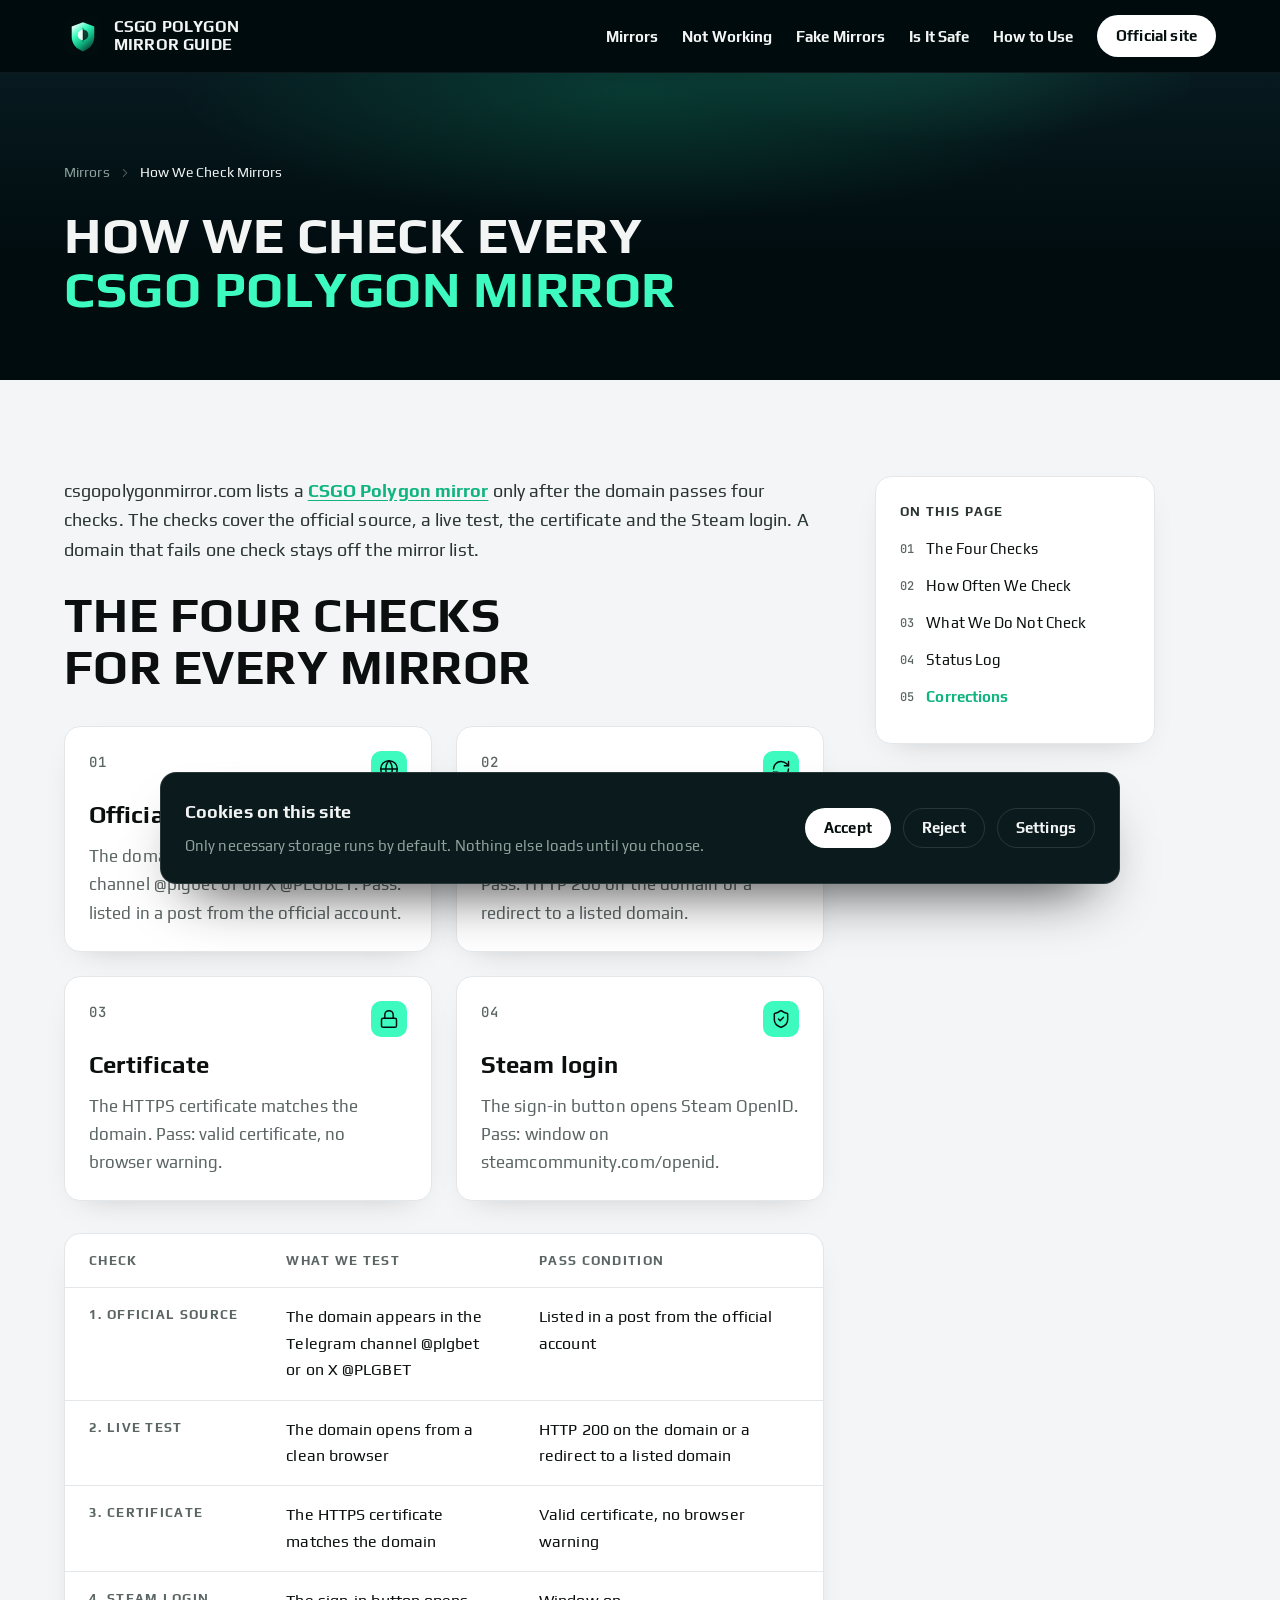
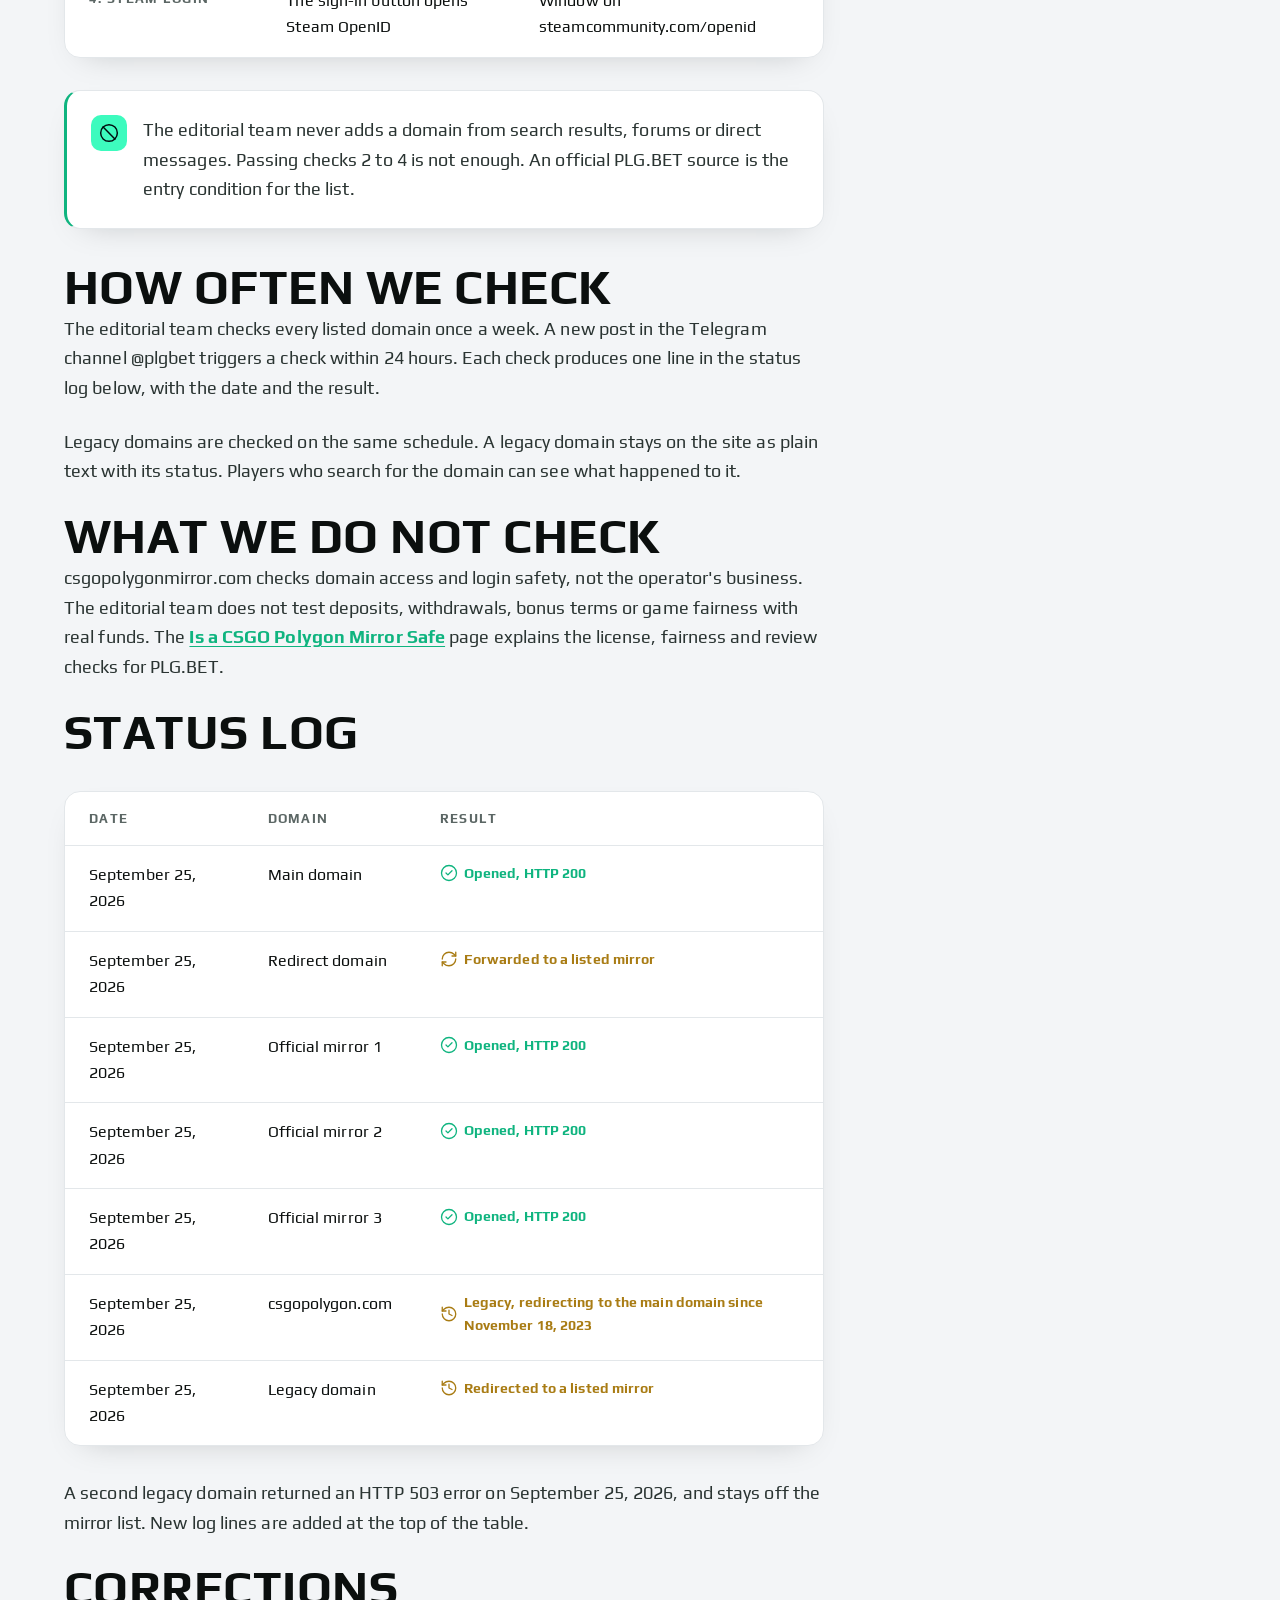
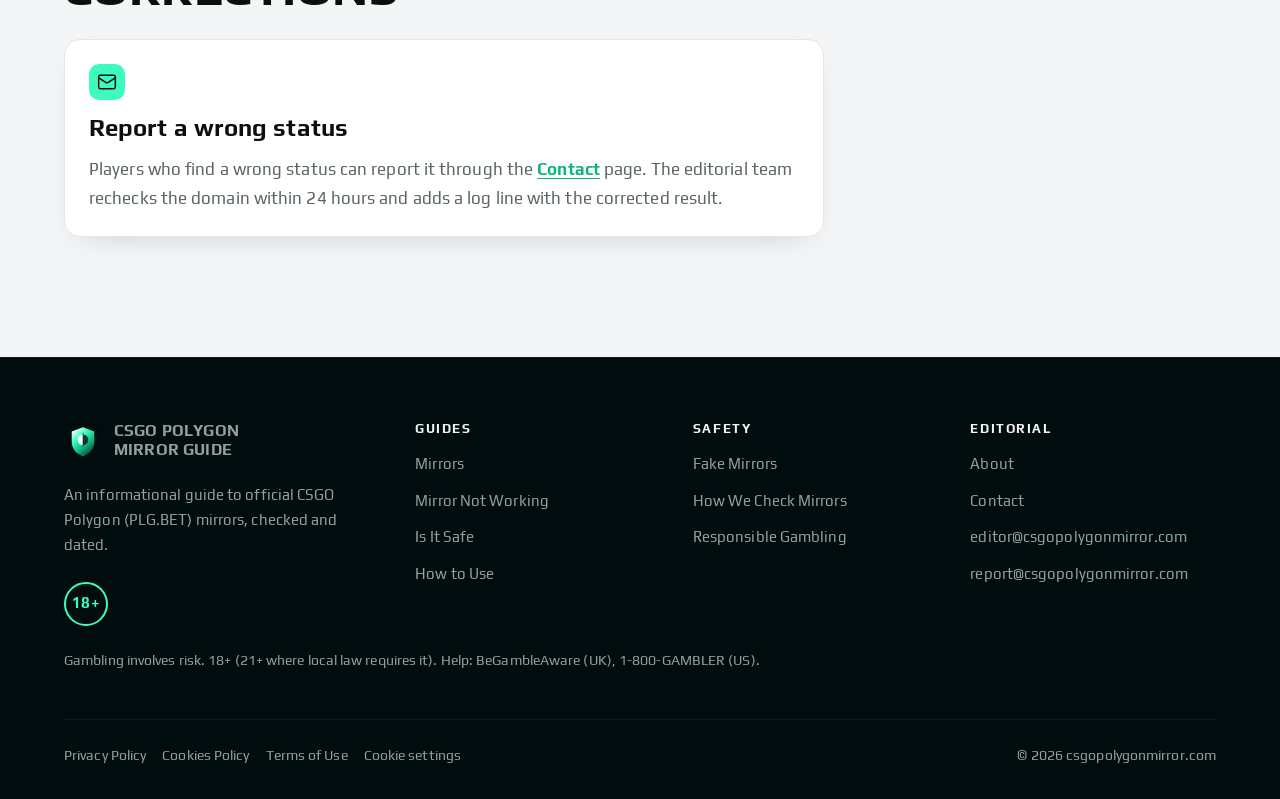
==== commit 8cb088c0: "Correct the csgopolygon.com redirect date to November 18, 2023 The redirect started in November 2023" ====
--- a/how-we-check-mirrors/index.html
+++ b/how-we-check-mirrors/index.html
@@ -203,7 +203,7 @@
                 <tr><td>September 25, 2026</td><td>Official mirror 1</td><td><span class="log-status log-status--ok"><svg class="icon icon--sm" aria-hidden="true"><use href="../assets/icons/sprite.svg#circle-check"></use></svg>Opened, HTTP 200</span></td></tr>
                 <tr><td>September 25, 2026</td><td>Official mirror 2</td><td><span class="log-status log-status--ok"><svg class="icon icon--sm" aria-hidden="true"><use href="../assets/icons/sprite.svg#circle-check"></use></svg>Opened, HTTP 200</span></td></tr>
                 <tr><td>September 25, 2026</td><td>Official mirror 3</td><td><span class="log-status log-status--ok"><svg class="icon icon--sm" aria-hidden="true"><use href="../assets/icons/sprite.svg#circle-check"></use></svg>Opened, HTTP 200</span></td></tr>
-                <tr><td>September 25, 2026</td><td>csgopolygon.com</td><td><span class="log-status log-status--warn"><svg class="icon icon--sm" aria-hidden="true"><use href="../assets/icons/sprite.svg#history"></use></svg>Legacy, redirected to the main domain</span></td></tr>
+                <tr><td>September 25, 2026</td><td>csgopolygon.com</td><td><span class="log-status log-status--warn"><svg class="icon icon--sm" aria-hidden="true"><use href="../assets/icons/sprite.svg#history"></use></svg>Legacy, redirecting to the main domain since November 18, 2023</span></td></tr>
                 <tr><td>September 25, 2026</td><td>Legacy domain</td><td><span class="log-status log-status--warn"><svg class="icon icon--sm" aria-hidden="true"><use href="../assets/icons/sprite.svg#history"></use></svg>Redirected to a listed mirror</span></td></tr>
               </tbody>
             </table>
